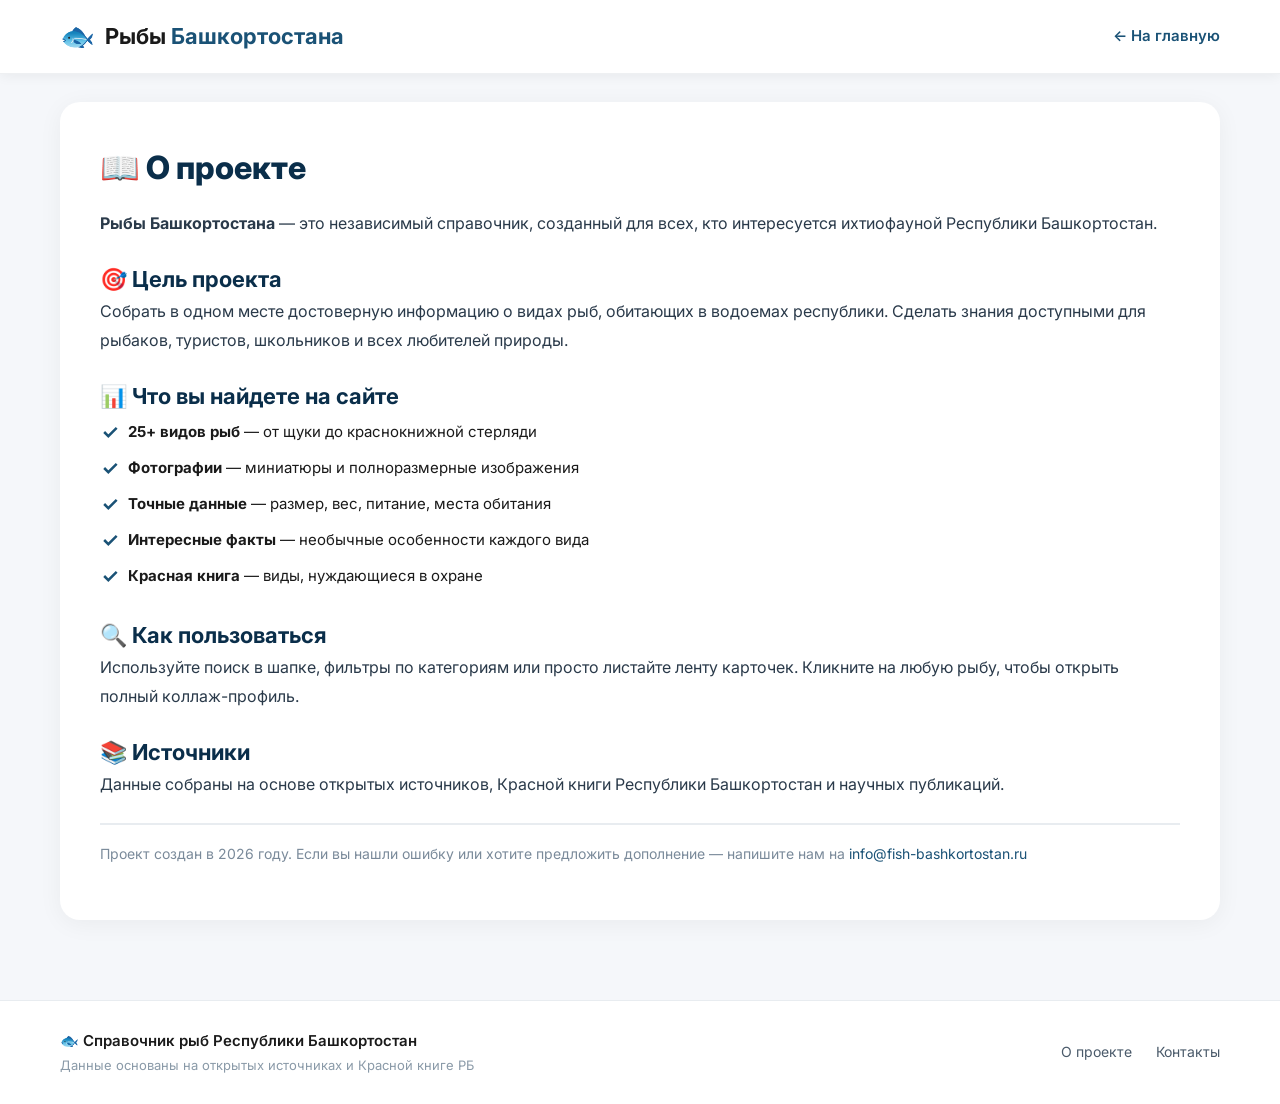
==== about.html @ 72caa19a "Create about.html" ====
<!DOCTYPE html>
<html lang="ru">
<head>
    <meta charset="UTF-8" />
    <meta name="viewport" content="width=device-width, initial-scale=1.0" />
    <title>О проекте — Рыбы Башкортостана</title>
    <link rel="stylesheet" href="css/style.css" />
    <link href="https://fonts.googleapis.com/css2?family=Inter:ital,wght@0,400;0,600;0,700;1,400&display=swap" rel="stylesheet" />
</head>
<body>

    <header class="header">
        <div class="container">
            <div class="header-inner">
                <a href="index.html" class="logo" style="text-decoration:none;">
                    <span class="logo-icon">🐟</span>
                    <span class="logo-text">Рыбы <span class="logo-accent">Башкортостана</span></span>
                </a>
                <div class="header-controls">
                    <a href="index.html" style="color:#1a5276;font-weight:600;font-size:15px;">← На главную</a>
                </div>
            </div>
        </div>
    </header>

    <main class="main-content">
        <div class="container">
            <div class="about-page">
                <h1>📖 О проекте</h1>
                <p><strong>Рыбы Башкортостана</strong> — это независимый справочник, созданный для всех, кто интересуется ихтиофауной Республики Башкортостан.</p>
                
                <h2 style="margin-top:24px;font-size:22px;color:#0a2e4a;">🎯 Цель проекта</h2>
                <p>Собрать в одном месте достоверную информацию о видах рыб, обитающих в водоемах республики. Сделать знания доступными для рыбаков, туристов, школьников и всех любителей природы.</p>
                
                <h2 style="margin-top:24px;font-size:22px;color:#0a2e4a;">📊 Что вы найдете на сайте</h2>
                <ul>
                    <li><strong>25+ видов рыб</strong> — от щуки до краснокнижной стерляди</li>
                    <li><strong>Фотографии</strong> — миниатюры и полноразмерные изображения</li>
                    <li><strong>Точные данные</strong> — размер, вес, питание, места обитания</li>
                    <li><strong>Интересные факты</strong> — необычные особенности каждого вида</li>
                    <li><strong>Красная книга</strong> — виды, нуждающиеся в охране</li>
                </ul>
                
                <h2 style="margin-top:24px;font-size:22px;color:#0a2e4a;">🔍 Как пользоваться</h2>
                <p>Используйте поиск в шапке, фильтры по категориям или просто листайте ленту карточек. Кликните на любую рыбу, чтобы открыть полный коллаж-профиль.</p>
                
                <h2 style="margin-top:24px;font-size:22px;color:#0a2e4a;">📚 Источники</h2>
                <p>Данные собраны на основе открытых источников, Красной книги Республики Башкортостан и научных публикаций.</p>
                
                <p style="margin-top:24px;padding-top:16px;border-top:2px solid #e8ecf0;color:#7a8a9a;font-size:14px;">
                    Проект создан в 2026 году. Если вы нашли ошибку или хотите предложить дополнение — напишите нам на <a href="mailto:info@fish-bashkortostan.ru" style="color:#1a5276;">info@fish-bashkortostan.ru</a>
                </p>
            </div>
        </div>
    </main>

    <footer class="footer">
        <div class="container">
            <div class="footer-inner">
                <div class="footer-info">
                    <p>🐟 Справочник рыб Республики Башкортостан</p>
                    <p class="footer-small">Данные основаны на открытых источниках и Красной книге РБ</p>
                </div>
                <div class="footer-links">
                    <a href="about.html">О проекте</a>
                    <a href="mailto:info@fish-bashkortostan.ru">Контакты</a>
                </div>
            </div>
        </div>
    </footer>
</body>
</html>
---- css/style.css ----
/* ========================================
   БАЗОВЫЕ НАСТРОЙКИ
   ======================================== */
* {
    margin: 0;
    padding: 0;
    box-sizing: border-box;
}

body {
    font-family: 'Inter', -apple-system, BlinkMacSystemFont, 'Segoe UI', Roboto, sans-serif;
    background: #f5f7fa;
    color: #1a1a1a;
    line-height: 1.6;
}

.container {
    max-width: 1200px;
    margin: 0 auto;
    padding: 0 20px;
}

a {
    text-decoration: none;
    color: inherit;
}

img {
    max-width: 100%;
    display: block;
}

/* ========================================
   ШАПКА (HEADER)
   ======================================== */
.header {
    background: white;
    box-shadow: 0 2px 12px rgba(0, 0, 0, 0.06);
    padding: 14px 0;
    position: sticky;
    top: 0;
    z-index: 1000;
    border-bottom: 1px solid #eef0f2;
}

.header-inner {
    display: flex;
    align-items: center;
    justify-content: space-between;
    flex-wrap: wrap;
    gap: 12px;
}

.logo {
    display: flex;
    align-items: center;
    gap: 10px;
    font-size: 22px;
    font-weight: 700;
    color: #1a1a1a;
}

.logo-icon {
    font-size: 28px;
}

.logo-accent {
    color: #1a5276;
}

.logo-badge {
    font-size: 12px;
    font-weight: 600;
    background: #e8edf2;
    color: #1a5276;
    padding: 2px 12px;
    border-radius: 20px;
    margin-left: 4px;
}

.header-controls {
    display: flex;
    align-items: center;
    gap: 12px;
}

.search-wrapper {
    position: relative;
}

.search-input {
    padding: 10px 18px 10px 44px;
    border: 2px solid #e0e4e8;
    border-radius: 30px;
    font-size: 15px;
    min-width: 240px;
    outline: none;
    background: #f8f9fa;
    transition: all 0.3s;
    font-family: 'Inter', sans-serif;
}

.search-input:focus {
    border-color: #1a5276;
    background: white;
    box-shadow: 0 0 0 4px rgba(26, 82, 118, 0.1);
}

.search-icon {
    position: absolute;
    left: 16px;
    top: 50%;
    transform: translateY(-50%);
    color: #8a9aa8;
    pointer-events: none;
}

/* ========================================
   ПРОМО-БАННЕР
   ======================================== */
.promo-banner {
    background: linear-gradient(135deg, #0a2e4a 0%, #1a5a7a 50%, #2d7a9a 100%);
    padding: 0;
    border-radius: 20px;
    margin: 24px 0 0;
    overflow: hidden;
    box-shadow: 0 8px 30px rgba(26, 82, 118, 0.25);
}

.promo-content {
    display: flex;
    align-items: center;
    justify-content: space-between;
    gap: 40px;
    padding: 36px 40px;
    color: white;
}

.promo-text {
    flex: 1;
}

.promo-tag {
    background: rgba(255, 255, 255, 0.15);
    padding: 4px 16px;
    border-radius: 20px;
    font-size: 13px;
    font-weight: 600;
    display: inline-block;
    letter-spacing: 0.5px;
    backdrop-filter: blur(4px);
}

.promo-text h2 {
    font-size: 34px;
    margin: 10px 0 12px;
    font-weight: 800;
    line-height: 1.2;
    letter-spacing: -0.5px;
}

.promo-text p {
    font-size: 16px;
    opacity: 0.92;
    max-width: 520px;
    line-height: 1.7;
}

.promo-stats {
    display: flex;
    gap: 28px;
    margin-top: 18px;
    font-size: 14px;
    opacity: 0.9;
}

.promo-stats span {
    background: rgba(255, 255, 255, 0.08);
    padding: 4px 14px;
    border-radius: 20px;
    backdrop-filter: blur(4px);
}

.promo-image {
    flex-shrink: 0;
}

.promo-image img {
    width: 220px;
    height: 150px;
    object-fit: cover;
    border-radius: 14px;
    box-shadow: 0 8px 32px rgba(0, 0, 0, 0.3);
    border: 2px solid rgba(255, 255, 255, 0.15);
}

/* ========================================
   КАТЕГОРИИ (ФИЛЬТРЫ-ИКОНКИ)
   ======================================== */
.categories {
    padding: 20px 0 0;
}

.categories-grid {
    display: flex;
    gap: 10px;
    flex-wrap: wrap;
}

.category-btn {
    padding: 10px 22px;
    border: 2px solid #e0e4e8;
    border-radius: 30px;
    background: white;
    font-size: 14px;
    font-weight: 600;
    cursor: pointer;
    transition: all 0.25s ease;
    color: #4a5a6a;
    font-family: 'Inter', sans-serif;
    display: flex;
    align-items: center;
    gap: 6px;
}

.category-btn:hover {
    border-color: #1a5276;
    background: #f0f7fc;
    transform: translateY(-2px);
    box-shadow: 0 4px 12px rgba(26, 82, 118, 0.12);
}

.category-btn.active {
    border-color: #1a5276;
    background: #1a5276;
    color: white;
    box-shadow: 0 4px 12px rgba(26, 82, 118, 0.25);
}

/* ========================================
   БЛОК "СЛУЧАЙНЫЙ ФАКТ"
   ======================================== */
.fact-block {
    padding: 18px 0 0;
}

.fact-card {
    background: #fef9e7;
    border-radius: 14px;
    padding: 16px 24px;
    display: flex;
    align-items: center;
    gap: 16px;
    border-left: 5px solid #f1c40f;
    box-shadow: 0 2px 8px rgba(241, 196, 15, 0.15);
}

.fact-emoji {
    font-size: 28px;
    flex-shrink: 0;
}

.fact-text {
    font-size: 16px;
    color: #2c3e50;
    font-style: italic;
    font-weight: 500;
}

/* ========================================
   ОСНОВНОЙ КОНТЕНТ
   ======================================== */
.main-content {
    padding: 8px 0 40px;
}

/* ========================================
   ГЛАВНАЯ КАРТОЧКА (FEATURED)
   ======================================== */
.featured-card-wrapper {
    margin: 24px 0 32px;
}

.featured-card {
    display: flex;
    background: white;
    border-radius: 18px;
    overflow: hidden;
    box-shadow: 0 4px 24px rgba(0, 0, 0, 0.07);
    transition: all 0.3s ease;
    cursor: pointer;
}

.featured-card:hover {
    transform: translateY(-4px);
    box-shadow: 0 12px 40px rgba(0, 0, 0, 0.12);
}

.featured-card img {
    width: 38%;
    min-height: 220px;
    object-fit: cover;
    flex-shrink: 0;
}

.featured-card-content {
    padding: 28px 32px;
    display: flex;
    flex-direction: column;
    justify-content: center;
    flex: 1;
}

.featured-card-content .tag {
    margin-bottom: 6px;
}

.featured-card-title {
    font-size: 26px;
    font-weight: 800;
    margin: 4px 0 8px;
    line-height: 1.2;
    color: #0a2e4a;
}

.featured-card-desc {
    color: #4a5a6a;
    font-size: 15px;
    line-height: 1.7;
    margin: 0 0 12px;
}

.featured-card-meta {
    font-size: 14px;
    color: #7a8a9a;
}

/* ========================================
   ЗАГОЛОВОК СЕКЦИИ
   ======================================== */
.section-header {
    display: flex;
    justify-content: space-between;
    align-items: center;
    padding: 8px 0 12px;
    border-bottom: 2px solid #e8ecf0;
    margin-bottom: 20px;
}

.section-header h3 {
    font-size: 22px;
    font-weight: 700;
    margin: 0;
    color: #0a2e4a;
}

.section-count {
    font-size: 14px;
    font-weight: 600;
    color: #7a8a9a;
    background: #f0f2f5;
    padding: 4px 18px;
    border-radius: 20px;
}

/* ========================================
   СЕТКА КАРТОЧЕК (ГЛАВНАЯ)
   ======================================== */
.fish-grid {
    display: grid;
    grid-template-columns: repeat(auto-fill, minmax(280px, 1fr));
    gap: 24px;
}

/* ========================================
   КАРТОЧКА РЫБЫ (В СТИЛЕ ДЗЕН)
   ======================================== */
.fish-card {
    background: white;
    border-radius: 16px;
    overflow: hidden;
    box-shadow: 0 2px 12px rgba(0, 0, 0, 0.06);
    transition: all 0.3s ease;
    cursor: pointer;
    display: block;
    color: inherit;
    opacity: 0;
    animation: fadeInUp 0.5s ease forwards;
}

.fish-card:hover {
    transform: translateY(-6px);
    box-shadow: 0 12px 32px rgba(0, 0, 0, 0.1);
}

@keyframes fadeInUp {
    from {
        opacity: 0;
        transform: translateY(24px);
    }
    to {
        opacity: 1;
        transform: translateY(0);
    }
}

.fish-card-img {
    width: 100%;
    height: 200px;
    object-fit: cover;
    display: block;
    background: #e8ecf0;
}

.fish-card-content {
    padding: 18px 20px 22px;
}

.fish-card-title {
    font-size: 20px;
    font-weight: 700;
    margin: 0 0 2px;
    color: #0a2e4a;
}

.fish-card-latin {
    font-size: 14px;
    color: #7a8a9a;
    font-style: italic;
    margin-bottom: 10px;
}

.fish-card-tags {
    display: flex;
    flex-wrap: wrap;
    gap: 6px;
    margin-bottom: 10px;
}

.fish-card-habitats {
    font-size: 14px;
    color: #4a5a6a;
}

.fish-card-habitats strong {
    color: #1a1a1a;
    font-weight: 600;
}

/* ========================================
   ТЕГИ (УНИВЕРСАЛЬНЫЕ)
   ======================================== */
.tag {
    font-size: 12px;
    font-weight: 600;
    padding: 3px 14px;
    border-radius: 20px;
    background: #f0f2f5;
    color: #4a5a6a;
    display: inline-block;
    letter-spacing: 0.3px;
}

.tag-red {
    background: #ffebee;
    color: #c62828;
}

.tag-promyslovaya {
    background: #e3f2fd;
    color: #0d47a1;
}

.tag-green {
    background: #e8f5e9;
    color: #2e7d32;
}

.tag-orange {
    background: #fff3e0;
    color: #e65100;
}

/* ========================================
   СТРАНИЦА РЫБЫ (fish.html)
   ======================================== */
/* Хлебные крошки */
.breadcrumbs {
    padding: 16px 0 8px;
    font-size: 14px;
    color: #7a8a9a;
}

.breadcrumbs a {
    color: #1a5276;
    font-weight: 600;
}

.breadcrumbs a:hover {
    text-decoration: underline;
}

/* Обертка страницы рыбы */
.fish-page {
    background: white;
    border-radius: 20px;
    padding: 40px;
    box-shadow: 0 4px 24px rgba(0, 0, 0, 0.05);
    margin-bottom: 32px;
}

/* Главная секция: фото + информация */
.fish-page-top {
    display: flex;
    gap: 40px;
    margin-bottom: 32px;
}

.fish-page-image {
    flex: 0 0 45%;
}

.fish-page-image img {
    width: 100%;
    height: 380px;
    object-fit: cover;
    border-radius: 16px;
    box-shadow: 0 4px 20px rgba(0, 0, 0, 0.08);
}

.fish-page-info {
    flex: 1;
}

.fish-page-name {
    font-size: 36px;
    font-weight: 800;
    color: #0a2e4a;
    margin: 0 0 4px;
    line-height: 1.1;
}

.fish-page-latin {
    font-size: 18px;
    font-style: italic;
    color: #7a8a9a;
    margin-bottom: 12px;
}

.fish-page-tags {
    display: flex;
    flex-wrap: wrap;
    gap: 8px;
    margin-bottom: 16px;
}

.fish-page-desc {
    font-size: 16px;
    line-height: 1.8;
    color: #2a3a4a;
    margin-bottom: 20px;
}

/* Характеристики таблицей */
.fish-page-specs {
    display: grid;
    grid-template-columns: 1fr 1fr;
    gap: 8px 24px;
    background: #f8f9fa;
    padding: 16px 20px;
    border-radius: 12px;
}

.fish-page-specs .spec-item {
    display: flex;
    justify-content: space-between;
    padding: 6px 0;
    border-bottom: 1px solid #e8ecf0;
    font-size: 15px;
}

.fish-page-specs .spec-item:last-child,
.fish-page-specs .spec-item:nth-last-child(2) {
    border-bottom: none;
}

.spec-label {
    color: #7a8a9a;
    font-weight: 500;
}

.spec-value {
    font-weight: 600;
    color: #0a2e4a;
}

/* Галерея (коллаж) */
.fish-gallery {
    margin: 28px 0 24px;
}

.fish-gallery h3 {
    font-size: 20px;
    font-weight: 700;
    margin-bottom: 14px;
    color: #0a2e4a;
}

.gallery-grid {
    display: grid;
    grid-template-columns: repeat(auto-fill, minmax(200px, 1fr));
    gap: 12px;
}

.gallery-grid img {
    width: 100%;
    height: 180px;
    object-fit: cover;
    border-radius: 12px;
    transition: transform 0.3s;
    cursor: pointer;
}

.gallery-grid img:hover {
    transform: scale(1.03);
}

/* Интересные факты */
.fish-facts {
    background: #fef9e7;
    border-radius: 14px;
    padding: 20px 24px;
    border-left: 5px solid #f1c40f;
    margin: 16px 0 8px;
}

.fish-facts h4 {
    font-size: 16px;
    font-weight: 700;
    color: #0a2e4a;
    margin-bottom: 8px;
}

.fish-facts ul {
    list-style: none;
    padding: 0;
}

.fish-facts ul li {
    padding: 4px 0 4px 28px;
    background: url('data:image/svg+xml;utf8,<svg xmlns="http://www.w3.org/2000/svg" width="18" height="18" viewBox="0 0 24 24" fill="none" stroke="%23f1c40f" stroke-width="3"><path d="M5 12l5 5L20 7"/></svg>') left center no-repeat;
    background-size: 18px;
    font-size: 15px;
    color: #2a3a4a;
}

/* ========================================
   СТРАНИЦА "О ПРОЕКТЕ" (about.html)
   ======================================== */
.about-page {
    background: white;
    border-radius: 20px;
    padding: 40px;
    box-shadow: 0 4px 24px rgba(0, 0, 0, 0.05);
    margin: 20px 0 32px;
}

.about-page h1 {
    font-size: 32px;
    font-weight: 800;
    color: #0a2e4a;
    margin-bottom: 16px;
}

.about-page p {
    font-size: 16px;
    line-height: 1.8;
    color: #2a3a4a;
    margin-bottom: 14px;
}

.about-page ul {
    list-style: none;
    padding: 0;
}

.about-page ul li {
    padding: 6px 0 6px 28px;
    background: url('data:image/svg+xml;utf8,<svg xmlns="http://www.w3.org/2000/svg" width="20" height="20" viewBox="0 0 24 24" fill="none" stroke="%231a5276" stroke-width="3"><path d="M5 12l5 5L20 7"/></svg>') left center no-repeat;
    background-size: 20px;
    font-size: 15px;
}

/* ========================================
   КНОПКА "ПОКАЗАТЬ ЕЩЕ"
   ======================================== */
.load-more-wrapper {
    text-align: center;
    padding: 28px 0 8px;
}

.load-more-btn {
    padding: 12px 48px;
    border: 2px solid #1a5276;
    border-radius: 30px;
    background: white;
    color: #1a5276;
    font-size: 16px;
    font-weight: 600;
    cursor: pointer;
    transition: all 0.25s ease;
    font-family: 'Inter', sans-serif;
}

.load-more-btn:hover {
    background: #1a5276;
    color: white;
    box-shadow: 0 4px 16px rgba(26, 82, 118, 0.25);
    transform: translateY(-2px);
}

/* ========================================
   ПОДВАЛ (FOOTER)
   ======================================== */
.footer {
    background: white;
    padding: 28px 0;
    border-top: 1px solid #e8ecf0;
    margin-top: 8px;
}

.footer-inner {
    display: flex;
    justify-content: space-between;
    align-items: center;
    flex-wrap: wrap;
    gap: 12px;
}

.footer-info p {
    font-size: 15px;
    color: #1a1a1a;
    font-weight: 600;
}

.footer-small {
    font-size: 13px !important;
    font-weight: 400 !important;
    color: #8a9aa8 !important;
    margin-top: 2px;
}

.footer-links {
    display: flex;
    gap: 24px;
}

.footer-links a {
    font-size: 14px;
    color: #4a5a6a;
    transition: color 0.2s;
}

.footer-links a:hover {
    color: #1a5276;
}

/* ========================================
   СТРАНИЦА 404
   ======================================== */
.error-page {
    text-align: center;
    padding: 80px 20px;
    background: white;
    border-radius: 20px;
    margin: 40px 0;
}

.error-page h1 {
    font-size: 72px;
    font-weight: 800;
    color: #1a5276;
    margin: 0;
}

.error-page h2 {
    font-size: 28px;
    font-weight: 700;
    color: #0a2e4a;
    margin: 8px 0 12px;
}

.error-page p {
    font-size: 16px;
    color: #7a8a9a;
    max-width: 400px;
    margin: 0 auto 24px;
}

.error-page .btn {
    display: inline-block;
    padding: 12px 36px;
    background: #1a5276;
    color: white;
    border-radius: 30px;
    font-weight: 600;
    transition: background 0.2s;
}

.error-page .btn:hover {
    background: #0a3a5a;
}

/* ========================================
   АДАПТИВНОСТЬ (МОБИЛЬНЫЕ УСТРОЙСТВА)
   ======================================== */
@media (max-width: 1024px) {
    .promo-content {
        padding: 30px 32px;
    }
    .promo-text h2 {
        font-size: 28px;
    }
    .promo-image img {
        width: 180px;
        height: 130px;
    }
}

@media (max-width: 820px) {
    .featured-card {
        flex-direction: column;
    }
    .featured-card img {
        width: 100%;
        height: 200px;
    }
    .featured-card-content {
        padding: 20px 24px;
    }
    .featured-card-title {
        font-size: 22px;
    }
    
    .fish-page-top {
        flex-direction: column;
    }
    .fish-page-image {
        flex: unset;
    }
    .fish-page-image img {
        height: 280px;
    }
    .fish-page-name {
        font-size: 28px;
    }
    .fish-page-specs {
        grid-template-columns: 1fr;
    }
}

@media (max-width: 640px) {
    .header-inner {
        flex-direction: column;
        align-items: stretch;
        gap: 10px;
    }
    
    .logo {
        font-size: 18px;
    }
    .logo-badge {
        font-size: 10px;
        padding: 1px 10px;
    }
    
    .search-input {
        min-width: unset;
        width: 100%;
        padding: 10px 16px 10px 40px;
        font-size: 14px;
    }
    .search-icon {
        left: 14px;
    }
    
    .promo-content {
        flex-direction: column;
        text-align: center;
        padding: 24px 20px;
        gap: 20px;
    }
    .promo-text h2 {
        font-size: 24px;
    }
    .promo-text p {
        max-width: 100%;
        font-size: 15px;
    }
    .promo-stats {
        flex-wrap: wrap;
        justify-content: center;
        gap: 8px;
    }
    .promo-stats span {
        font-size: 13px;
    }
    .promo-image img {
        width: 100%;
        height: 160px;
    }
    
    .categories-grid {
        justify-content: center;
    }
    .category-btn {
        font-size: 13px;
        padding: 8px 14px;
    }
    
    .fact-card {
        padding: 12px 16px;
        gap: 12px;
    }
    .fact-emoji {
        font-size: 22px;
    }
    .fact-text {
        font-size: 14px;
    }
    
    .fish-grid {
        grid-template-columns: 1fr;
        gap: 16px;
    }
    
    .section-header h3 {
        font-size: 18px;
    }
    
    .fish-page {
        padding: 20px;
    }
    .fish-page-name {
        font-size: 24px;
    }
    
    .gallery-grid {
        grid-template-columns: repeat(auto-fill, minmax(140px, 1fr));
    }
    .gallery-grid img {
        height: 140px;
    }
    
    .footer-inner {
        flex-direction: column;
        text-align: center;
    }
    .footer-links {
        gap: 16px;
        flex-wrap: wrap;
        justify-content: center;
    }
    
    .about-page {
        padding: 24px 20px;
    }
    .about-page h1 {
        font-size: 24px;
    }
}

@media (max-width: 400px) {
    .promo-text h2 {
        font-size: 20px;
    }
    .promo-stats span {
        font-size: 12px;
        padding: 3px 10px;
    }
    .featured-card-title {
        font-size: 18px;
    }
    .fish-card-title {
        font-size: 17px;
    }
}
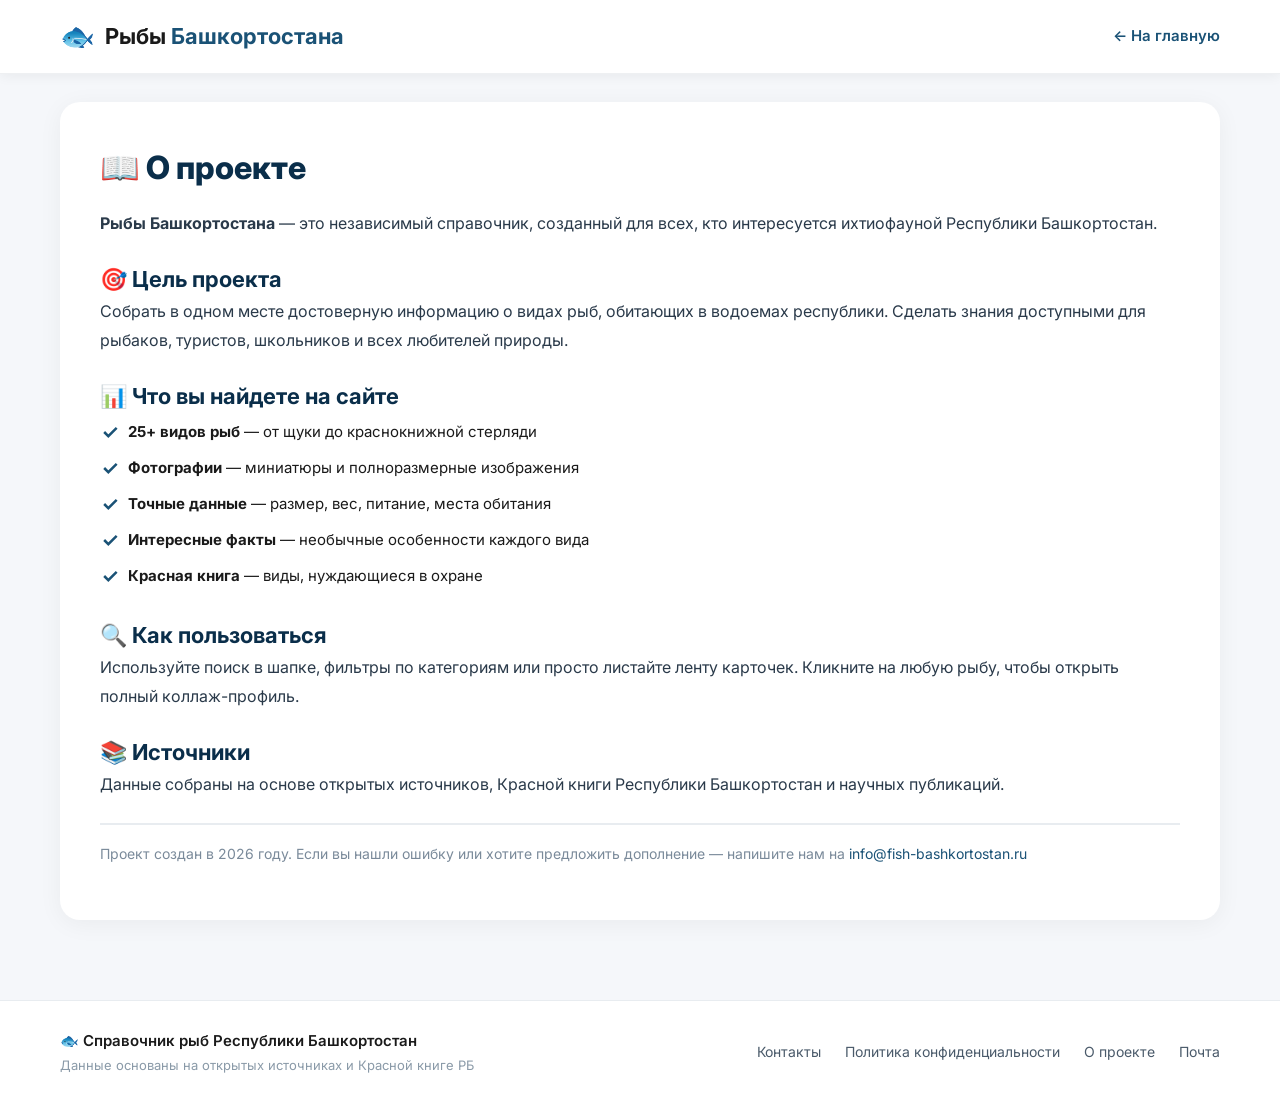
==== commit b6857a0d: "Update about.html" ====
--- a/about.html
+++ b/about.html
@@ -4,6 +4,7 @@
     <meta charset="UTF-8" />
     <meta name="viewport" content="width=device-width, initial-scale=1.0" />
     <title>О проекте — Рыбы Башкортостана</title>
+    <link rel="icon" href="img/icons/favicon.png" type="image/png" />
     <link rel="stylesheet" href="css/style.css" />
     <link href="https://fonts.googleapis.com/css2?family=Inter:ital,wght@0,400;0,600;0,700;1,400&display=swap" rel="stylesheet" />
 </head>
@@ -62,8 +63,10 @@
                     <p class="footer-small">Данные основаны на открытых источниках и Красной книге РБ</p>
                 </div>
                 <div class="footer-links">
+                    <a href="contacts.html">Контакты</a>
+                    <a href="privacy.html">Политика конфиденциальности</a>
                     <a href="about.html">О проекте</a>
-                    <a href="mailto:info@fish-bashkortostan.ru">Контакты</a>
+                    <a href="mailto:krypton-mail@mail.ru">Почта</a>
                 </div>
             </div>
         </div>
--- a/css/style.css
+++ b/css/style.css
@@ -181,17 +181,18 @@
     backdrop-filter: blur(4px);
 }
 
-.promo-image {
-    flex-shrink: 0;
-}
-
 .promo-image img {
-    width: 220px;
-    height: 150px;
+    width: 200px;
+    height: 200px;
     object-fit: cover;
-    border-radius: 14px;
+    border-radius: 50%;
     box-shadow: 0 8px 32px rgba(0, 0, 0, 0.3);
-    border: 2px solid rgba(255, 255, 255, 0.15);
+    border: 4px solid rgba(255, 255, 255, 0.3);
+    transition: transform 0.3s ease;
+}
+
+.promo-image img:hover {
+    transform: scale(1.08);
 }
 
 /* ========================================
@@ -984,4 +985,119 @@
     .fish-card-title {
         font-size: 17px;
     }
-}+}
+
+/* ========================================
+   🆕 КАЛЕНДАРЬ АКТИВНОСТИ (КУБИКИ)
+   ======================================== */
+.fish-calendars {
+    margin: 24px 0 0;
+    display: grid;
+    grid-template-columns: 1fr 1fr;
+    gap: 24px;
+    background: #f8f9fa;
+    padding: 20px 24px;
+    border-radius: 16px;
+}
+
+.fish-calendar-block {
+    display: flex;
+    flex-direction: column;
+    gap: 8px;
+}
+
+.fish-calendar-block h4 {
+    font-size: 15px;
+    font-weight: 700;
+    color: #0a2e4a;
+    margin: 0;
+}
+
+.calendar-row {
+    display: flex;
+    gap: 6px;
+    flex-wrap: wrap;
+}
+
+.calendar-month {
+    display: flex;
+    flex-direction: column;
+    align-items: center;
+    gap: 2px;
+    width: 28px;
+}
+
+.calendar-month .month-label {
+    font-size: 9px;
+    font-weight: 600;
+    color: #7a8a9a;
+    text-transform: uppercase;
+    letter-spacing: 0.2px;
+}
+
+.calendar-month .month-box {
+    width: 28px;
+    height: 28px;
+    border-radius: 6px;
+    border: 1px solid #e0e4e8;
+    background: #f0f2f5;
+    transition: all 0.2s ease;
+}
+
+/* Цвета для активности (ловля) */
+.calendar-month .month-box.activity-on {
+    background: #2e7d32; /* Тёмно-зелёный */
+    border-color: #2e7d32;
+    box-shadow: 0 2px 6px rgba(46, 125, 50, 0.3);
+}
+
+/* Цвета для нереста */
+.calendar-month .month-box.spawn-on {
+    background: #c62828; /* Красный */
+    border-color: #c62828;
+    box-shadow: 0 2px 6px rgba(198, 40, 40, 0.3);
+}
+
+/* Легенда */
+.calendar-legend {
+    display: flex;
+    gap: 16px;
+    font-size: 12px;
+    color: #4a5a6a;
+    margin-top: 4px;
+    flex-wrap: wrap;
+}
+.calendar-legend span {
+    display: flex;
+    align-items: center;
+    gap: 6px;
+}
+.calendar-legend .dot {
+    display: inline-block;
+    width: 14px;
+    height: 14px;
+    border-radius: 4px;
+    border: 1px solid #e0e4e8;
+}
+.calendar-legend .dot.green { background: #2e7d32; border-color: #2e7d32; }
+.calendar-legend .dot.red { background: #c62828; border-color: #c62828; }
+.calendar-legend .dot.gray { background: #f0f2f5; }
+
+/* Адаптивность календаря */
+@media (max-width: 640px) {
+    .fish-calendars {
+        grid-template-columns: 1fr;
+        gap: 16px;
+        padding: 16px;
+    }
+    .calendar-month {
+        width: 24px;
+    }
+    .calendar-month .month-box {
+        width: 24px;
+        height: 24px;
+    }
+    .calendar-month .month-label {
+        font-size: 7px;
+    }
+}
